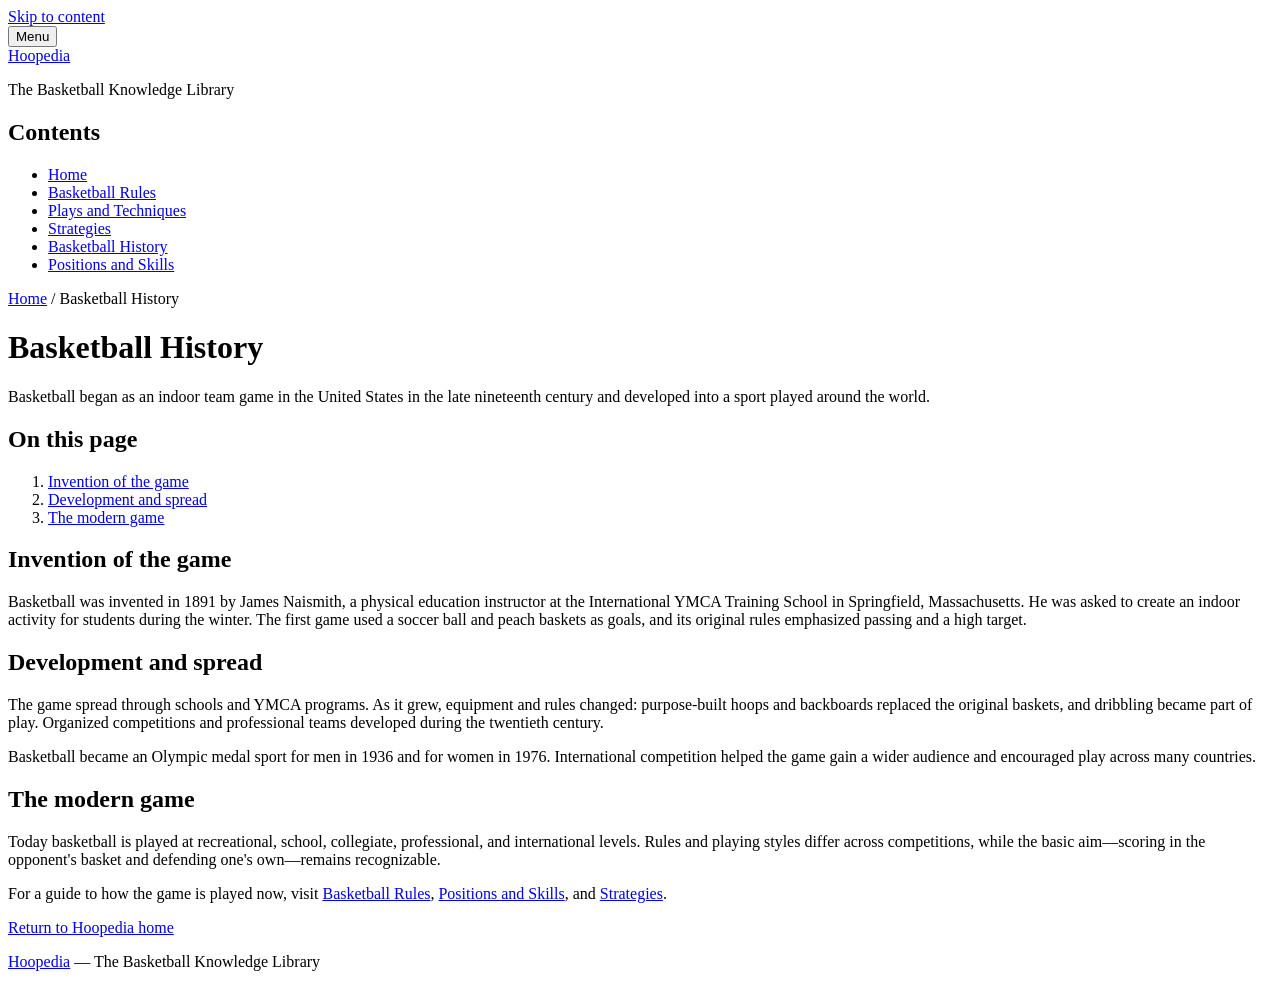
==== history.html @ 58991fec "Add files via upload" ====
<!doctype html>
<html lang="en">
<head>
  <meta charset="utf-8">
  <meta name="viewport" content="width=device-width, initial-scale=1">
  <meta name="description" content="An overview of the history and development of basketball.">
  <title>Basketball History — Hoopedia</title>
  <link rel="stylesheet" href="assets/css/style.css">
  <script src="assets/js/script.js" defer></script>
</head>
<body>
  <a class="skip-link" href="#main-content">Skip to content</a>
  <header class="site-header">
    <button class="menu-toggle" type="button" aria-expanded="false" aria-controls="site-navigation">Menu</button>
    <div class="brand"><a class="site-name" href="index.html">Hoopedia</a><p class="tagline">The Basketball Knowledge Library</p></div>
  </header>
  <div class="page-layout">
    <nav class="sidebar" id="site-navigation" aria-label="Main navigation">
      <h2>Contents</h2><ul>
        <li><a href="index.html">Home</a></li><li><a href="rules.html">Basketball Rules</a></li>
        <li><a href="plays.html">Plays and Techniques</a></li><li><a href="strategies.html">Strategies</a></li>
        <li><a href="history.html" aria-current="page">Basketball History</a></li><li><a href="positions.html">Positions and Skills</a></li>
      </ul>
    </nav>
    <main id="main-content" class="article">
      <p class="eyebrow"><a href="index.html">Home</a> / Basketball History</p>
      <h1>Basketball History</h1>
      <p class="lead">Basketball began as an indoor team game in the United States in the late nineteenth century and developed into a sport played around the world.</p>
      <nav class="contents-box" aria-label="On this page"><h2>On this page</h2><ol>
        <li><a href="#invention">Invention of the game</a></li><li><a href="#development">Development and spread</a></li><li><a href="#modern-game">The modern game</a></li>
      </ol></nav>
      <section id="invention">
        <h2>Invention of the game</h2>
        <p>Basketball was invented in 1891 by James Naismith, a physical education instructor at the International YMCA Training School in Springfield, Massachusetts. He was asked to create an indoor activity for students during the winter. The first game used a soccer ball and peach baskets as goals, and its original rules emphasized passing and a high target.</p>
      </section>
      <section id="development">
        <h2>Development and spread</h2>
        <p>The game spread through schools and YMCA programs. As it grew, equipment and rules changed: purpose-built hoops and backboards replaced the original baskets, and dribbling became part of play. Organized competitions and professional teams developed during the twentieth century.</p>
        <p>Basketball became an Olympic medal sport for men in 1936 and for women in 1976. International competition helped the game gain a wider audience and encouraged play across many countries.</p>
      </section>
      <section id="modern-game">
        <h2>The modern game</h2>
        <p>Today basketball is played at recreational, school, collegiate, professional, and international levels. Rules and playing styles differ across competitions, while the basic aim—scoring in the opponent's basket and defending one's own—remains recognizable.</p>
        <p>For a guide to how the game is played now, visit <a href="rules.html">Basketball Rules</a>, <a href="positions.html">Positions and Skills</a>, and <a href="strategies.html">Strategies</a>.</p>
      </section>
      <p class="back-link"><a href="index.html">Return to Hoopedia home</a></p>
    </main>
  </div>
  <footer class="site-footer"><p><a href="index.html">Hoopedia</a> — The Basketball Knowledge Library</p></footer>
</body>
</html>
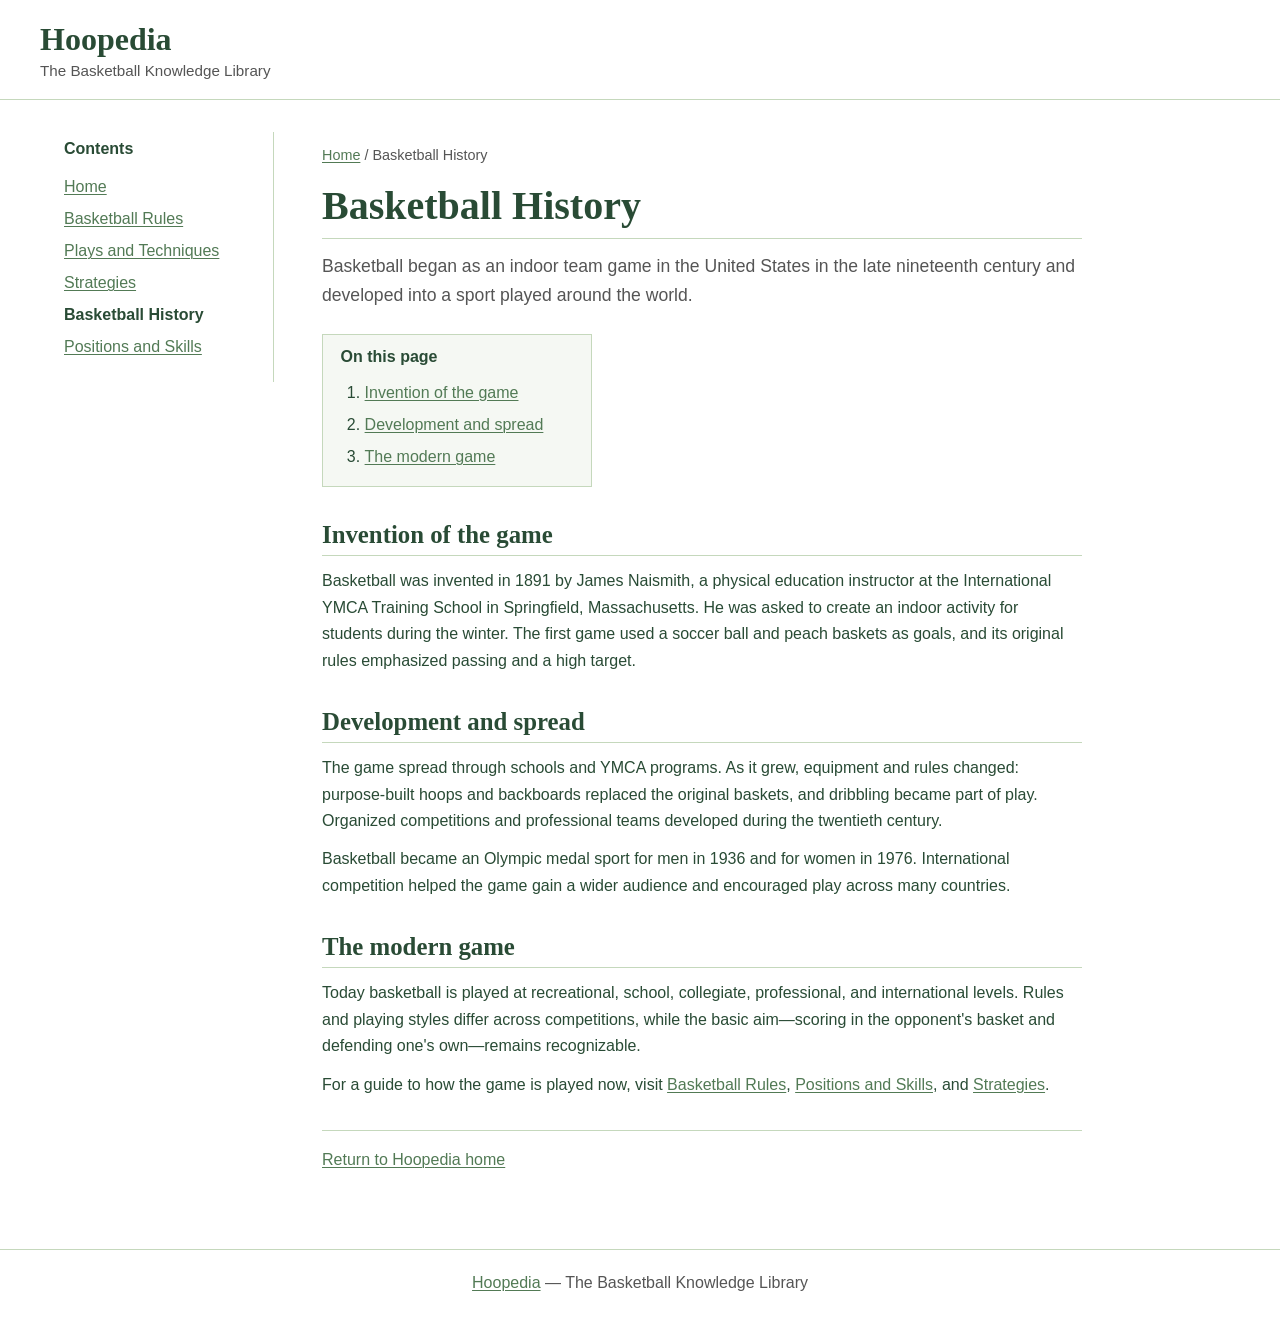
==== commit bad8b53a: "Update history.html" ====
--- a/history.html
+++ b/history.html
@@ -5,8 +5,8 @@
   <meta name="viewport" content="width=device-width, initial-scale=1">
   <meta name="description" content="An overview of the history and development of basketball.">
   <title>Basketball History — Hoopedia</title>
-  <link rel="stylesheet" href="assets/css/style.css">
-  <script src="assets/js/script.js" defer></script>
+  <link rel="stylesheet" href="asset/css/style.css">
+  <script src="asset/js/script.js" defer></script>
 </head>
 <body>
   <a class="skip-link" href="#main-content">Skip to content</a>
--- a/asset/css/style.css
+++ b/asset/css/style.css
@@ -0,0 +1,318 @@
+:root {
+  color-scheme: light;
+  --page-background: #ffffff;
+  --main-text: #294b35;
+  --link-green: #527a55;
+  --light-green: #c5d8bc;
+  --secondary-text: #555555;
+  --soft-green: #f5f8f3;
+}
+
+* {
+  box-sizing: border-box;
+}
+
+html {
+  scroll-behavior: smooth;
+}
+
+body {
+  margin: 0;
+  background: var(--page-background);
+  color: var(--main-text);
+  font-family: Arial, Helvetica, sans-serif;
+  font-size: 16px;
+  line-height: 1.65;
+}
+
+a {
+  color: var(--link-green);
+  text-decoration: underline;
+  text-decoration-thickness: 1px;
+  text-underline-offset: 0.15em;
+}
+
+a:hover,
+a:focus-visible {
+  color: var(--main-text);
+  text-decoration-thickness: 2px;
+}
+
+a:focus-visible,
+button:focus-visible {
+  outline: 2px solid var(--link-green);
+  outline-offset: 3px;
+}
+
+.skip-link {
+  position: absolute;
+  top: -4rem;
+  left: 1rem;
+  z-index: 2;
+  padding: 0.5rem 0.75rem;
+  background: var(--page-background);
+}
+
+.skip-link:focus {
+  top: 0.5rem;
+}
+
+.site-header {
+  display: flex;
+  align-items: center;
+  gap: 1.25rem;
+  min-height: 100px;
+  padding: 1rem max(1.5rem, calc((100vw - 1200px) / 2));
+  border-bottom: 1px solid var(--light-green);
+}
+
+.brand {
+  line-height: 1.25;
+}
+
+.site-name {
+  color: var(--main-text);
+  font-family: Georgia, "Times New Roman", serif;
+  font-size: 2rem;
+  font-weight: 700;
+  text-decoration: none;
+}
+
+.site-name:hover {
+  color: var(--link-green);
+}
+
+.tagline {
+  margin: 0.15rem 0 0;
+  color: var(--secondary-text);
+  font-size: 0.95rem;
+}
+
+.menu-toggle {
+  display: none;
+  padding: 0.4rem 0.65rem;
+  border: 1px solid var(--light-green);
+  background: var(--page-background);
+  color: var(--main-text);
+  font: inherit;
+  cursor: pointer;
+}
+
+.page-layout {
+  display: grid;
+  grid-template-columns: 210px minmax(0, 760px);
+  gap: 3rem;
+  max-width: 1200px;
+  min-height: calc(100vh - 165px);
+  margin: 0 auto;
+  padding: 2rem 1.5rem 4rem;
+}
+
+.sidebar {
+  align-self: start;
+  padding: 0.25rem 1.1rem 1rem 0;
+  border-right: 1px solid var(--light-green);
+}
+
+.sidebar h2 {
+  margin: 0 0 0.75rem;
+  font-size: 1rem;
+}
+
+.sidebar ul {
+  margin: 0;
+  padding: 0;
+  list-style: none;
+}
+
+.sidebar li {
+  margin: 0.35rem 0;
+}
+
+.sidebar a[aria-current="page"] {
+  color: var(--main-text);
+  font-weight: 700;
+  text-decoration: none;
+}
+
+.article {
+  min-width: 0;
+}
+
+.article h1,
+.article h2,
+.article h3 {
+  font-family: Georgia, "Times New Roman", serif;
+  line-height: 1.3;
+}
+
+.article h1 {
+  margin: 0.15rem 0 0.8rem;
+  padding-bottom: 0.4rem;
+  border-bottom: 1px solid var(--light-green);
+  font-size: clamp(2rem, 5vw, 2.5rem);
+}
+
+.article h2 {
+  margin: 2rem 0 0.65rem;
+  padding-bottom: 0.25rem;
+  border-bottom: 1px solid var(--light-green);
+  font-size: 1.55rem;
+}
+
+.article h3 {
+  margin: 1.35rem 0 0.35rem;
+  font-size: 1.2rem;
+}
+
+.article p {
+  margin: 0.75rem 0;
+}
+
+.article ul,
+.article ol {
+  padding-left: 1.5rem;
+}
+
+.article li {
+  margin: 0.35rem 0;
+}
+
+.eyebrow {
+  color: var(--secondary-text);
+  font-size: 0.9rem;
+}
+
+.lead {
+  color: var(--secondary-text);
+  font-size: 1.1rem;
+}
+
+.featured {
+  margin: 2rem 0;
+  padding: 0.2rem 1.1rem 1rem;
+  border: 1px solid var(--light-green);
+  background: var(--soft-green);
+}
+
+.featured h2 {
+  margin-top: 0.9rem;
+}
+
+.featured h3 {
+  margin-bottom: 0.25rem;
+}
+
+.category-list {
+  padding-left: 1.25rem;
+}
+
+.contents-box {
+  display: table;
+  min-width: min(100%, 270px);
+  margin: 1.5rem 0;
+  padding: 0.25rem 1.1rem 0.65rem;
+  border: 1px solid var(--light-green);
+  background: var(--soft-green);
+}
+
+.contents-box h2 {
+  margin: 0.5rem 0;
+  border: 0;
+  font-family: Arial, Helvetica, sans-serif;
+  font-size: 1rem;
+}
+
+.contents-box ol {
+  margin: 0;
+  padding-left: 1.5rem;
+}
+
+table {
+  width: 100%;
+  margin: 1.25rem 0;
+  border-collapse: collapse;
+  text-align: left;
+}
+
+caption {
+  margin-bottom: 0.5rem;
+  color: var(--secondary-text);
+  font-weight: 700;
+  text-align: left;
+}
+
+th,
+td {
+  padding: 0.6rem 0.75rem;
+  border: 1px solid var(--light-green);
+  vertical-align: top;
+}
+
+thead,
+tbody th {
+  background: var(--soft-green);
+}
+
+.back-link {
+  margin-top: 2rem !important;
+  padding-top: 1rem;
+  border-top: 1px solid var(--light-green);
+}
+
+.site-footer {
+  padding: 1.25rem 1.5rem;
+  border-top: 1px solid var(--light-green);
+  color: var(--secondary-text);
+  text-align: center;
+}
+
+.site-footer p {
+  margin: 0;
+}
+
+@media (max-width: 700px) {
+  .site-header {
+    min-height: 84px;
+    padding: 0.8rem 1rem;
+  }
+
+  .menu-toggle {
+    display: inline-block;
+  }
+
+  .site-name {
+    font-size: 1.7rem;
+  }
+
+  .tagline {
+    font-size: 0.85rem;
+  }
+
+  .page-layout {
+    display: block;
+    min-height: calc(100vh - 150px);
+    padding: 1.25rem 1rem 3rem;
+  }
+
+  .sidebar {
+    display: none;
+    margin: 0 0 1.5rem;
+    padding: 0.9rem 1rem;
+    border: 1px solid var(--light-green);
+    background: var(--soft-green);
+  }
+
+  .sidebar.is-open {
+    display: block;
+  }
+
+  .sidebar li {
+    margin: 0.55rem 0;
+  }
+
+  th,
+  td {
+    padding: 0.45rem;
+  }
+}
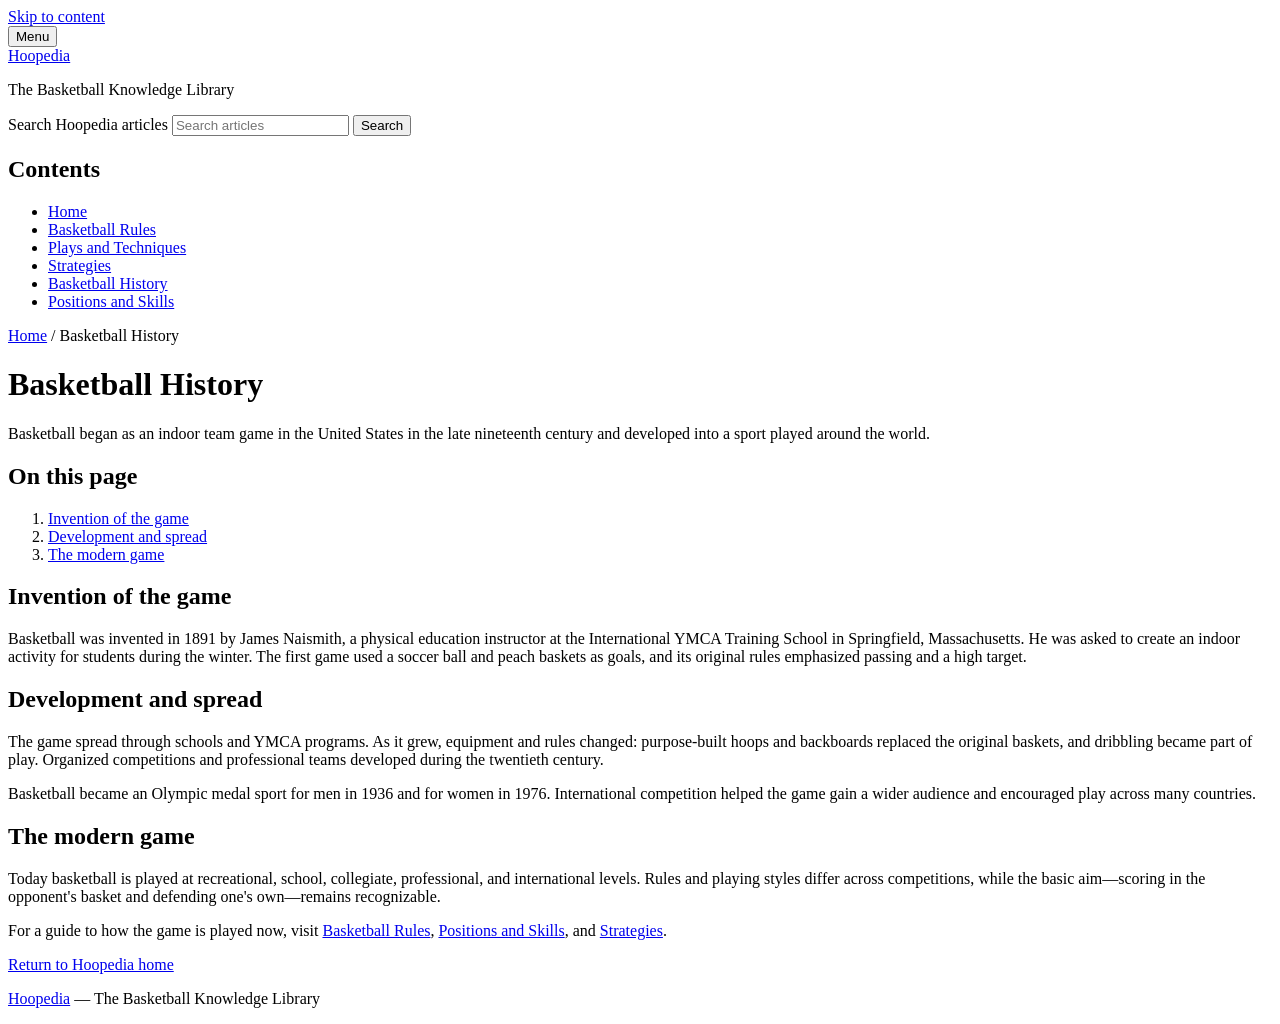
==== commit a1ded39f: "Add files via upload" ====
--- a/history.html
+++ b/history.html
@@ -5,14 +5,22 @@
   <meta name="viewport" content="width=device-width, initial-scale=1">
   <meta name="description" content="An overview of the history and development of basketball.">
   <title>Basketball History — Hoopedia</title>
-  <link rel="stylesheet" href="asset/css/style.css">
-  <script src="asset/js/script.js" defer></script>
+  <link rel="stylesheet" href="assets/css/style.css">
+  <script src="assets/js/script.js" defer></script>
 </head>
 <body>
   <a class="skip-link" href="#main-content">Skip to content</a>
   <header class="site-header">
     <button class="menu-toggle" type="button" aria-expanded="false" aria-controls="site-navigation">Menu</button>
     <div class="brand"><a class="site-name" href="index.html">Hoopedia</a><p class="tagline">The Basketball Knowledge Library</p></div>
+    <div class="header-search">
+      <form class="search-form" role="search" action="index.html" method="get">
+        <label class="visually-hidden" for="site-search">Search Hoopedia articles</label>
+        <input id="site-search" name="q" type="search" placeholder="Search articles" autocomplete="off">
+        <button type="submit">Search</button>
+      </form>
+      <div class="search-results" id="search-results" aria-live="polite" hidden></div>
+    </div>
   </header>
   <div class="page-layout">
     <nav class="sidebar" id="site-navigation" aria-label="Main navigation">
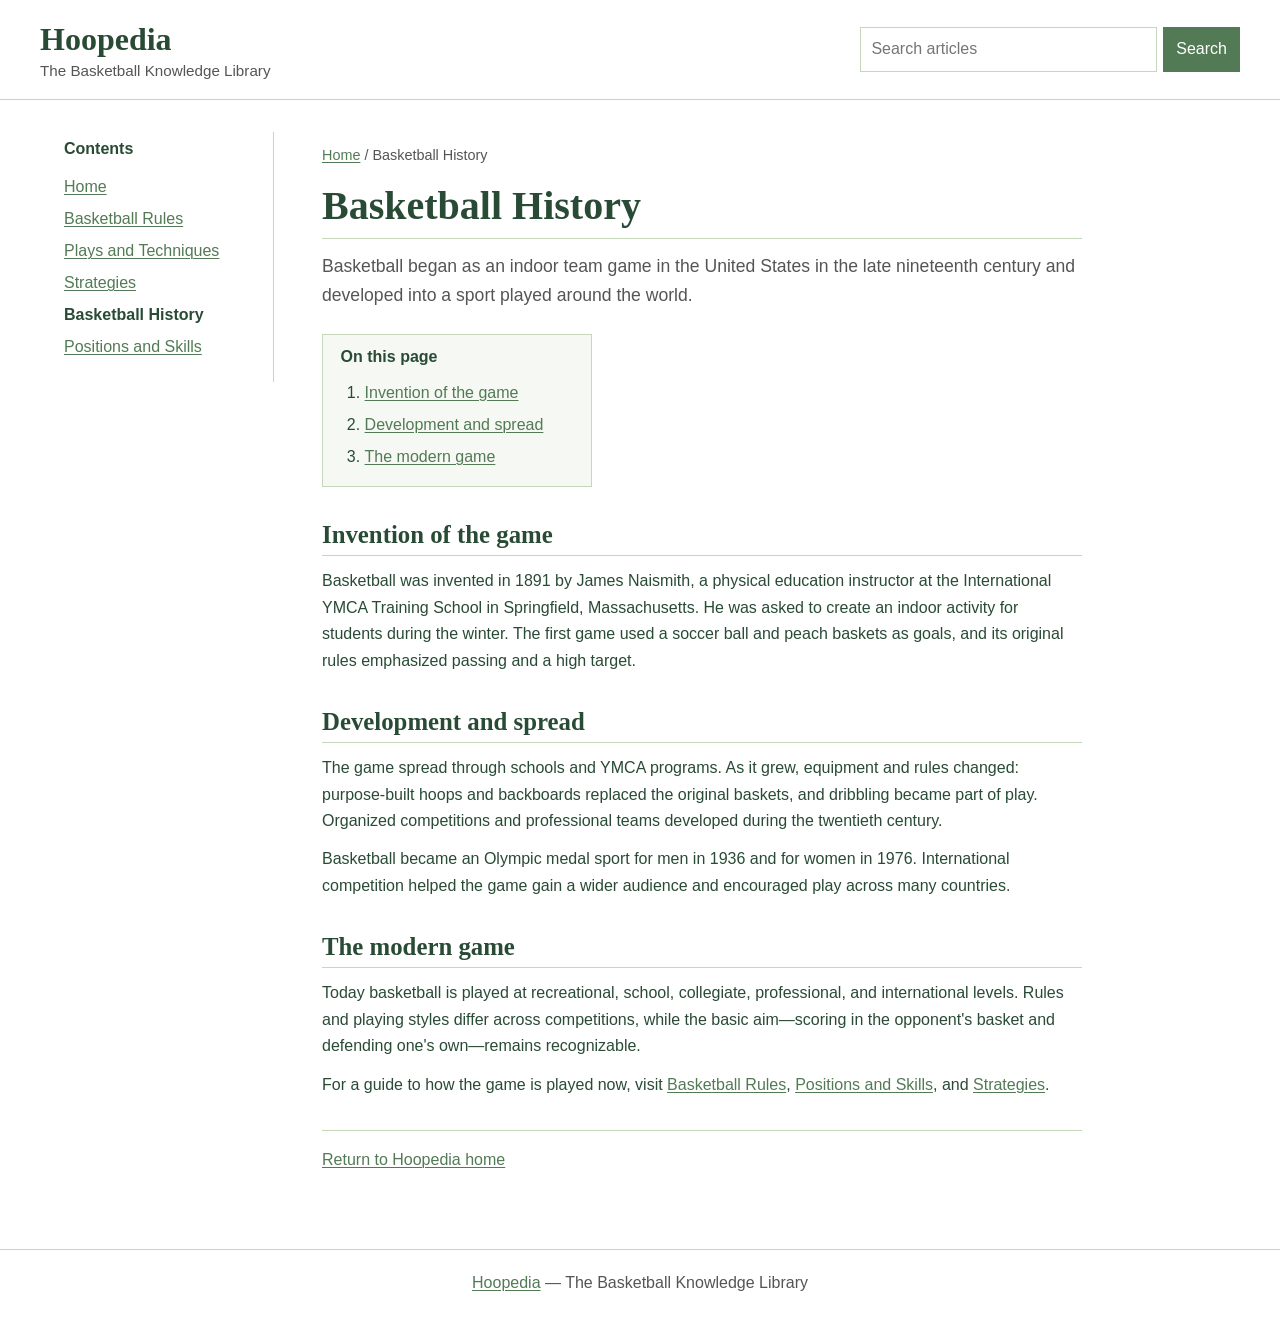
==== commit b7c3b4cd: "Fix file paths for assets in history.html Updated file paths for CSS and JS in history.html." ====
--- a/history.html
+++ b/history.html
@@ -5,8 +5,8 @@
   <meta name="viewport" content="width=device-width, initial-scale=1">
   <meta name="description" content="An overview of the history and development of basketball.">
   <title>Basketball History — Hoopedia</title>
-  <link rel="stylesheet" href="assets/css/style.css">
-  <script src="assets/js/script.js" defer></script>
+  <link rel="stylesheet" href="asset/css/style.css">
+  <script src="asset/js/script.js" defer></script>
 </head>
 <body>
   <a class="skip-link" href="#main-content">Skip to content</a>
--- a/asset/css/style.css
+++ b/asset/css/style.css
@@ -0,0 +1,425 @@
+:root {
+  color-scheme: light;
+  --page-background: #ffffff;
+  --main-text: #294b35;
+  --link-green: #527a55;
+  --light-green: #c5d8bc;
+  --secondary-text: #555555;
+  --soft-green: #f5f8f3;
+}
+
+* {
+  box-sizing: border-box;
+}
+
+html {
+  scroll-behavior: smooth;
+}
+
+body {
+  margin: 0;
+  background: var(--page-background);
+  color: var(--main-text);
+  font-family: Arial, Helvetica, sans-serif;
+  font-size: 16px;
+  line-height: 1.65;
+}
+
+a {
+  color: var(--link-green);
+  text-decoration: underline;
+  text-decoration-thickness: 1px;
+  text-underline-offset: 0.15em;
+}
+
+a:hover,
+a:focus-visible {
+  color: var(--main-text);
+  text-decoration-thickness: 2px;
+}
+
+a:focus-visible,
+button:focus-visible {
+  outline: 2px solid var(--link-green);
+  outline-offset: 3px;
+}
+
+.skip-link {
+  position: absolute;
+  top: -4rem;
+  left: 1rem;
+  z-index: 2;
+  padding: 0.5rem 0.75rem;
+  background: var(--page-background);
+}
+
+.skip-link:focus {
+  top: 0.5rem;
+}
+
+.site-header {
+  position: relative;
+  display: flex;
+  align-items: center;
+  gap: 1.25rem;
+  min-height: 100px;
+  padding: 1rem max(1.5rem, calc((100vw - 1200px) / 2));
+  border-bottom: 1px solid var(--light-green);
+}
+
+.header-search {
+  position: relative;
+  width: min(100%, 380px);
+  margin-left: auto;
+}
+
+.search-form {
+  display: flex;
+  gap: 0.4rem;
+}
+
+.search-form input {
+  min-width: 0;
+  flex: 1;
+  padding: 0.5rem 0.65rem;
+  border: 1px solid var(--light-green);
+  border-radius: 0;
+  background: var(--page-background);
+  color: var(--main-text);
+  font: inherit;
+}
+
+.search-form button {
+  padding: 0.45rem 0.75rem;
+  border: 1px solid var(--link-green);
+  background: var(--link-green);
+  color: var(--page-background);
+  font: inherit;
+  cursor: pointer;
+}
+
+.search-form button:hover {
+  background: var(--main-text);
+}
+
+.search-results {
+  position: absolute;
+  top: calc(100% + 0.35rem);
+  right: 0;
+  z-index: 3;
+  width: 100%;
+  max-height: min(60vh, 420px);
+  overflow-y: auto;
+  border: 1px solid var(--light-green);
+  background: var(--page-background);
+}
+
+.search-results[hidden] {
+  display: none;
+}
+
+.search-results p {
+  margin: 0;
+  padding: 0.75rem;
+  color: var(--secondary-text);
+}
+
+.search-results ul {
+  margin: 0;
+  padding: 0;
+  list-style: none;
+}
+
+.search-results li + li {
+  border-top: 1px solid var(--light-green);
+}
+
+.search-results a {
+  display: block;
+  padding: 0.6rem 0.75rem;
+  text-decoration: none;
+}
+
+.search-results a:hover,
+.search-results a:focus-visible {
+  background: var(--soft-green);
+}
+
+.search-results a strong,
+.search-results a span {
+  display: block;
+}
+
+.search-results a span {
+  color: var(--secondary-text);
+  font-size: 0.9rem;
+}
+
+.visually-hidden {
+  position: absolute;
+  width: 1px;
+  height: 1px;
+  overflow: hidden;
+  clip: rect(0, 0, 0, 0);
+  white-space: nowrap;
+  clip-path: inset(50%);
+}
+
+.brand {
+  line-height: 1.25;
+}
+
+.site-name {
+  color: var(--main-text);
+  font-family: Georgia, "Times New Roman", serif;
+  font-size: 2rem;
+  font-weight: 700;
+  text-decoration: none;
+}
+
+.site-name:hover {
+  color: var(--link-green);
+}
+
+.tagline {
+  margin: 0.15rem 0 0;
+  color: var(--secondary-text);
+  font-size: 0.95rem;
+}
+
+.menu-toggle {
+  display: none;
+  padding: 0.4rem 0.65rem;
+  border: 1px solid var(--light-green);
+  background: var(--page-background);
+  color: var(--main-text);
+  font: inherit;
+  cursor: pointer;
+}
+
+.page-layout {
+  display: grid;
+  grid-template-columns: 210px minmax(0, 760px);
+  gap: 3rem;
+  max-width: 1200px;
+  min-height: calc(100vh - 165px);
+  margin: 0 auto;
+  padding: 2rem 1.5rem 4rem;
+}
+
+.sidebar {
+  align-self: start;
+  padding: 0.25rem 1.1rem 1rem 0;
+  border-right: 1px solid var(--light-green);
+}
+
+.sidebar h2 {
+  margin: 0 0 0.75rem;
+  font-size: 1rem;
+}
+
+.sidebar ul {
+  margin: 0;
+  padding: 0;
+  list-style: none;
+}
+
+.sidebar li {
+  margin: 0.35rem 0;
+}
+
+.sidebar a[aria-current="page"] {
+  color: var(--main-text);
+  font-weight: 700;
+  text-decoration: none;
+}
+
+.article {
+  min-width: 0;
+}
+
+.article h1,
+.article h2,
+.article h3 {
+  font-family: Georgia, "Times New Roman", serif;
+  line-height: 1.3;
+}
+
+.article h1 {
+  margin: 0.15rem 0 0.8rem;
+  padding-bottom: 0.4rem;
+  border-bottom: 1px solid var(--light-green);
+  font-size: clamp(2rem, 5vw, 2.5rem);
+}
+
+.article h2 {
+  margin: 2rem 0 0.65rem;
+  padding-bottom: 0.25rem;
+  border-bottom: 1px solid var(--light-green);
+  font-size: 1.55rem;
+}
+
+.article h3 {
+  margin: 1.35rem 0 0.35rem;
+  font-size: 1.2rem;
+}
+
+.article p {
+  margin: 0.75rem 0;
+}
+
+.article ul,
+.article ol {
+  padding-left: 1.5rem;
+}
+
+.article li {
+  margin: 0.35rem 0;
+}
+
+.eyebrow {
+  color: var(--secondary-text);
+  font-size: 0.9rem;
+}
+
+.lead {
+  color: var(--secondary-text);
+  font-size: 1.1rem;
+}
+
+.featured {
+  margin: 2rem 0;
+  padding: 0.2rem 1.1rem 1rem;
+  border: 1px solid var(--light-green);
+  background: var(--soft-green);
+}
+
+.featured h2 {
+  margin-top: 0.9rem;
+}
+
+.featured h3 {
+  margin-bottom: 0.25rem;
+}
+
+.category-list {
+  padding-left: 1.25rem;
+}
+
+.contents-box {
+  display: table;
+  min-width: min(100%, 270px);
+  margin: 1.5rem 0;
+  padding: 0.25rem 1.1rem 0.65rem;
+  border: 1px solid var(--light-green);
+  background: var(--soft-green);
+}
+
+.contents-box h2 {
+  margin: 0.5rem 0;
+  border: 0;
+  font-family: Arial, Helvetica, sans-serif;
+  font-size: 1rem;
+}
+
+.contents-box ol {
+  margin: 0;
+  padding-left: 1.5rem;
+}
+
+table {
+  width: 100%;
+  margin: 1.25rem 0;
+  border-collapse: collapse;
+  text-align: left;
+}
+
+caption {
+  margin-bottom: 0.5rem;
+  color: var(--secondary-text);
+  font-weight: 700;
+  text-align: left;
+}
+
+th,
+td {
+  padding: 0.6rem 0.75rem;
+  border: 1px solid var(--light-green);
+  vertical-align: top;
+}
+
+thead,
+tbody th {
+  background: var(--soft-green);
+}
+
+.back-link {
+  margin-top: 2rem !important;
+  padding-top: 1rem;
+  border-top: 1px solid var(--light-green);
+}
+
+.site-footer {
+  padding: 1.25rem 1.5rem;
+  border-top: 1px solid var(--light-green);
+  color: var(--secondary-text);
+  text-align: center;
+}
+
+.site-footer p {
+  margin: 0;
+}
+
+@media (max-width: 700px) {
+  .site-header {
+    display: grid;
+    grid-template-columns: auto minmax(0, 1fr);
+    gap: 0.65rem 0.8rem;
+    min-height: 84px;
+    padding: 0.8rem 1rem;
+  }
+
+  .header-search {
+    grid-column: 1 / -1;
+    width: 100%;
+  }
+
+  .menu-toggle {
+    display: inline-block;
+  }
+
+  .site-name {
+    font-size: 1.7rem;
+  }
+
+  .tagline {
+    font-size: 0.85rem;
+  }
+
+  .page-layout {
+    display: block;
+    min-height: calc(100vh - 150px);
+    padding: 1.25rem 1rem 3rem;
+  }
+
+  .sidebar {
+    display: none;
+    margin: 0 0 1.5rem;
+    padding: 0.9rem 1rem;
+    border: 1px solid var(--light-green);
+    background: var(--soft-green);
+  }
+
+  .sidebar.is-open {
+    display: block;
+  }
+
+  .sidebar li {
+    margin: 0.55rem 0;
+  }
+
+  th,
+  td {
+    padding: 0.45rem;
+  }
+}
